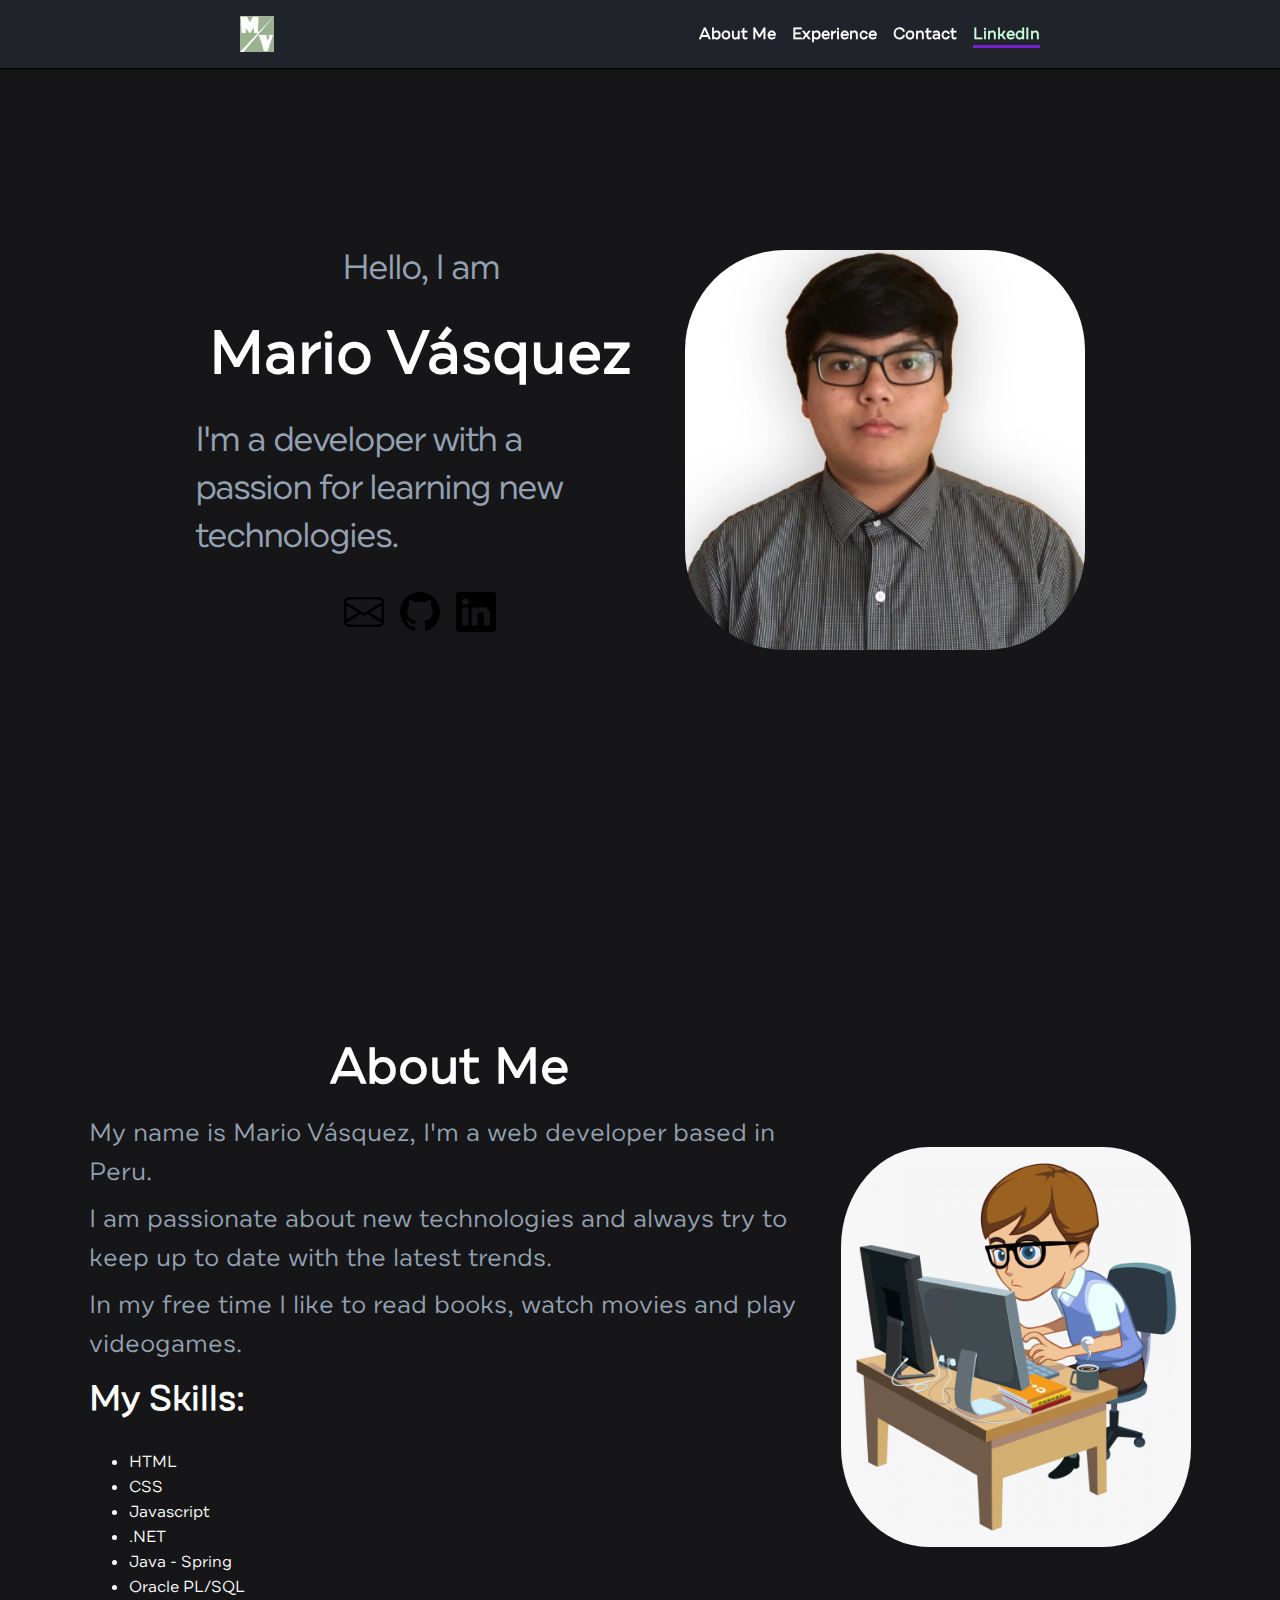
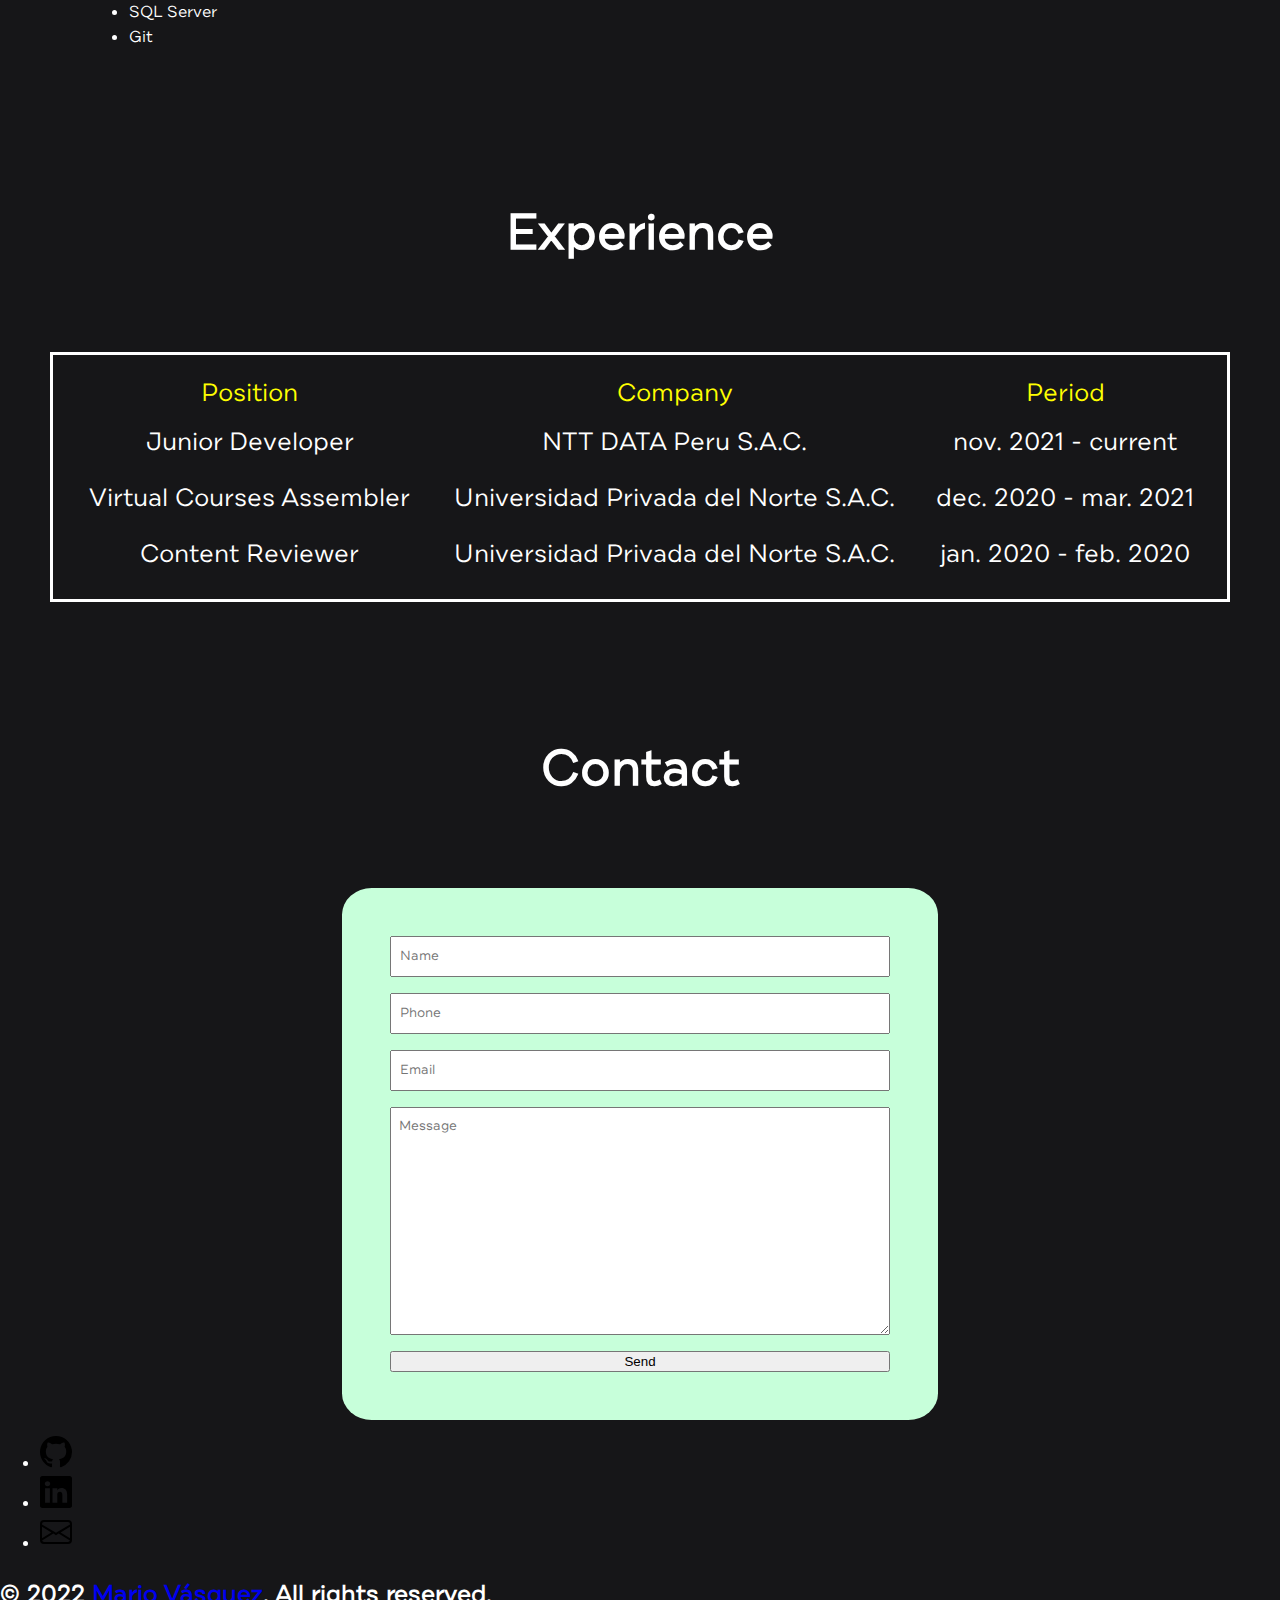
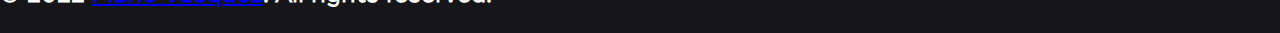
==== index.html @ 6d921036 "Update index.html index.css Contact" ====
<!DOCTYPE html>
<html lang="es">
<head>
    <meta charset="UTF-8" />
    <meta http-equiv="X-UA-Compatible" content="IE=edge" />
    <meta name="viewport" content="width=device-width, initial-scale=1.0" />
    <title>Mario Vásquez Portfolio</title>
    <link rel="shortcut icon" href="./img/favicon.ico" type="image/x-icon" />
    <link rel="stylesheet" href="./css/fonts.css" />
    <link rel="stylesheet" href="./css/index.css" />
</head>
<body class="body">
    <header class="header">
        <nav class="header-nav">
            <div class="header-nav__container">
                <div class="header-nav__subcontainer">
                    <a href="#iHero" class="header-nav__link-logo-container">
                        <img src="./img/logo.webp" alt="Logo MV" width="34" height="36" class="header-nav__link-logo"/>
                    </a>
                    <ul class="header-nav__menu-list-container">
                        <li><a href="#iAboutMe" class="header-nav__menu-link">About Me</a></li>
                        <li><a href="#iExperience" class="header-nav__menu-link">Experience</a></li>
                        <li><a href="#iContact" class="header-nav__menu-link">Contact</a></li>
                        <li><a href="https://www.linkedin.com/in/mario-leonardo-v%C3%A1squez-flori%C3%A1n/" target="_blank" rel="noopener noreferer" class="header-nav__menu-link header-nav__menu-link--active">LinkedIn</a></li>
                    </ul>
                </div>
            </div>
        </nav>
    </header>
    <main>
        <article class="i-hero" id="iHero">
            <div class="i-hero__container">
                <div class="i-hero__info-container">
                    <div class="i-hero__info">
                        <p class="i-hero__info-paragraph">Hello, I am</p>
                        <h1 class="i-hero__info-h1">Mario Vásquez</h1>
                        <p class="i-hero__info-paragraph">I'm a developer with a passion for learning new technologies.</p>
                        <figure class="i-hero__img-tech-container">
                            <a href="#" onclick="location.href='mailto:mario.lvf99@gmail.com?subject=Contact&body=';" class="i-hero__img-link">
                                <img src="./img/icons/email.svg" alt="Logo Email" width="40" height="40" class="i-hero__img-tech" />
                            </a>
                            <a href="https://github.com/mariovasquez" target="_blank" rel="noopener noreferer">
                                <img src="./img/icons/github.svg" alt="Github" width="40" height="40" class="i-hero__img-tech" />
                            </a>
                            <a href="https://www.linkedin.com/in/mario-leonardo-v%C3%A1squez-flori%C3%A1n/" target="_blank" rel="noopener noreferer">
                                <img src="./img/icons/linkedin.svg" alt="LinkedIn" width="40" height="40" class="i-hero__img-tech" />
                            </a>
                        </figure>
                    </div>
                </div>
                <div class="i-hero__img-container">
                    <img src="./img/photo.png" alt="Photo Mario Vasquez" class="i-hero__img"/>
                </div>
            </div>
        </article>
        <article id="iAboutMe" class="i-about">
                <div class="i-about__container">
                    <div class="i-about__info">
                        <h2 class="i-about__info-h2">About Me</h2>
                        <p class="i-about__info-paragraph">My name is Mario Vásquez, I'm a web developer based in Peru.</p>
                        <p class="i-about__info-paragraph">I am passionate about new technologies and always try to keep up to date with the latest trends.</p>
                        <p class="i-about__info-paragraph">In my free time I like to read books, watch movies and play videogames.</p>
                        <h3 class="i-about__info-h3">My Skills:</h3>
                        <ul>
                            <li>HTML</li>
                            <li>CSS</li>
                            <li>Javascript</li>
                            <li>.NET</li>
                            <li>Java - Spring</li>
                            <li>Oracle PL/SQL</li>
                            <li>SQL Server</li>
                            <li>Git</li>
                        </ul>
                    </div>
                    <div class="i-about__img-container">
                        <img src="./img/programmer.png" alt="Photo Mario Vasquez" width="450" height="460" class="i-about__img"/>
                    </div>
                </div>
        </article>
        <section id="iExperience" class="i-experience">
            <div class="i-experience__container">
                <h2 class="i-experience__info-h2">Experience</h2>
                <table class="i-experience__info-table">
                  <thead class="i-experience__info-table-header">
                        <tr>
                            <td>Position</td>
                            <td>Company</td>
                            <td>Period</td>
                        </tr>
                  </thead>
                  <tbody class="i-experience__info-table-body">
                    <tr>
                      <td>Junior Developer</td>
                      <td>NTT DATA Peru S.A.C.</td>
                      <td>nov. 2021 - current</td>
                    </tr>
                    <tr>
                      <td>Virtual Courses Assembler</td>
                      <td>Universidad Privada del Norte S.A.C.</td>
                      <td>dec. 2020 - mar. 2021</td>
                    </tr>
                    <tr>
                      <td>Content Reviewer</td>
                      <td>Universidad Privada del Norte S.A.C.</td>
                      <td>jan. 2020 - feb. 2020</td>
                    </tr>
                  </tbody>
                </table>
              </div>
        </section>
        <section id="iContact" class="i-contact">
            <div class="i-contact__container">
                <h2 class="i-contact__info-h2">Contact</h2>
                <form action="/" class="i-contact-form">
                  <input class="i-contact-form-input" type="text" id="nombre" name="name" placeholder="Name" required/>
                  <input class="i-contact-form-input" type="number" id="nombre" name="phone" placeholder="Phone" required/>
                  <input class="i-contact-form-input" type="email" id="email" name="email" placeholder="Email" required/>
                  <textarea class="i-contact-form-input" name="message" id="message" cols="30" rows="10" placeholder="Message"></textarea>
                  <button>Send</button>
                </form>
              </div>
        </section>
        <footer class="footer">
            <nav class="footer-nav">
              <div>
                <ul>
                  <li>
                    <a href="#">
                      <img src="./img/icons/github.svg" alt="Logo Github" width="32" height="32" />
                    </a>
                  </li>
                  <li>
                    <a href="#">
                      <img src="./img/icons/linkedin.svg" alt="Logo LinkedIn" width="32" height="32" />
                    </a>
                  </li>
                  <li>
                    <a href="#" onclick="location.href='mailto:mario.lvf99@gmail.com?subject=Contact&body=';">
                        <img src="./img/icons/email.svg" alt="Logo Email" width="32" height="32" />
                    </a>
                  </li>
                </ul>
                <h2>
                  &copy; 2022 <a href="#">Mario Vásquez</a>. All rights reserved.
                </h2>
              </div>
            </nav>
          </footer>
    </main>
</body>
</html>
---- css/fonts.css ----
@font-face {
    font-family: DraftB-Regular;
    src: url("../fonts/b-regular-draft-214432/DraftBRegular.otf");
}
---- css/index.css ----
:root{
    scroll-behavior: smooth;
}
.body{
    font-family: DraftB-Regular;
    background-color: #161618;
    color: #fff;
    margin: 0;
}

.header{
    position: fixed;
    top: 0;
    left: 0;
    background-color: #20232a;
    width: 100%;
    box-shadow: 0 0 0.0625rem 0.0625rem #000;
    z-index: 25;
}
.header-nav{
    padding: 1rem 0;
}
.header-nav__container{
    display: flex;
    align-items: center;
    justify-content: center;
    padding: 0 1rem;
}

.header-nav__subcontainer{
    display: flex;
    align-items: center;
    justify-content: space-between;
    padding: 0;
    min-width: 800px;
}

.header-nav__link-logo-container{
    display: flex;
}

.header-nav__link-logo{
    width: 34px;
    height: 36px;
}

.header-nav__menu-list-container{
    display: flex;
    gap: 1rem;
    margin: 0;
    padding: 0;
    list-style: none;
}

.header-nav__menu-link{
    position: relative;
    color: #fff;
    text-decoration: none;
    font-weight: 700;
    transition: color 0.25s;
}

.header-nav__menu-link:hover,
.header-nav__menu-link--active{
    color: #c7ffda;
    border-bottom: 3px solid #7921d1;
}

.i-hero {
    position: relative;
    display: flex;
    align-items: center;
    height: 100vh;
    justify-content: center;
}
.i-hero::before{
    content: '';
    position: absolute;
    top: 0;
    right: 0;
    bottom: 0;
    left: 0;
    width: 100px;
    height: 100px;
}

.i-hero::after{
    content: '';
    position: absolute;
    right: 0;
    bottom: 0;
    left: 0;
    width: 100%;
    height: 28em;
}

.i-hero__container {
    padding: 0 1rem;
    z-index: 5;
    display: flex;
    flex-direction: row;
    gap: 2.5rem;
    align-items: center;
}

.i-hero__info-container{
    display: flex;
    flex-direction: column;
    max-width: 450px;
}

.i-hero__info {
    display: flex;
    gap: 1rem;
    flex-direction: column;
    align-items: center;
}
.i-hero__img-tech-container{
    display: flex;
    gap: 1rem;
}

.i-hero__info-paragraph{
    font-size: 35px;
    margin: 0;
    color: #94A1B2;
    letter-spacing: -2px;
    line-height: 3rem;
}

.i-about__info-h3{
    font-size: 35px;
    margin: 0;
}
.i-hero__info-h1{
    font-size: 60px;
    margin: 0;
}

.i-hero__img-container{
    display: flex;
    justify-content: center;
    flex-direction: row;
}
.i-hero__img{
    border-radius: 25%;
    width: 400px;
    height: 400px;
}

.i-about{
    padding: 0 1rem;
    z-index: 5;
    display: flex;
    flex-direction: row;
    gap: 2.5rem;
    align-items: center;
    justify-content: center;
}
.i-about__container{
    display: flex;
    flex-direction: row;
    max-width: 1920px;
    gap: 2rem;
    padding: 8rem 0 0 0;
}
.i-about__info{
    max-width: 720px;
    display: flex;
    flex-direction: column;
    margin: 0px;
    gap: 0.5rem;
}

.i-about__info-h2,
.i-experience__info-h2,
.i-contact__info-h2{
    text-align: center;
    font-size: 50px;
    margin: 0;
}

.i-about__info-paragraph{
    font-size: 25px;
    margin: 0px;
    color: #94A1B2;
}

.i-about__img-container{
    display: flex;
    align-items: center;
}
.i-about__img{
    border-radius: 25%;
    width: 350px;
    height: 400px;
}

.i-experience{
    display: flex;
    flex-direction: row;
    z-index: 5;
    align-items: center;
    justify-content: center;
    padding: 0 1rem;
}

.i-experience__container{
    display: flex;
    flex-direction: column;
    padding: 8rem 0 0 0;
    gap: 5rem;
    align-items: center;
}

.i-experience__info-table{
    padding: 1rem;
    font-size: 25px;
    border: 3px solid #fff;
    justify-content: center;
    align-items: center;
    width: 1180px;
    height: 250px;
}

.i-experience__info-table-header{
    color: yellow;
    text-align: center;
    border: 3px solid white;
}
.i-experience__info-table-body{
    border: 3px solid white;
    color: #fff;
    text-align: center;
}

.i-contact{
    display: flex;
    flex-direction: row;
    z-index: 5;
    align-items: center;
    justify-content: center;
    padding: 0 1rem;
}

.i-contact__container{
    display: flex;
    flex-direction: column;
    padding: 8rem 0 0 0;
    gap: 5rem;
}
.i-contact-form{
    padding: 3rem;
    background-color: #c7ffda;
    display: flex;
    flex-direction: column;
    gap: 1rem;
    border-radius: 5%;
    width: 500px;

}

.i-contact-form-input{
    padding: 0.5rem;
    font-family: DraftB-Regular;
}
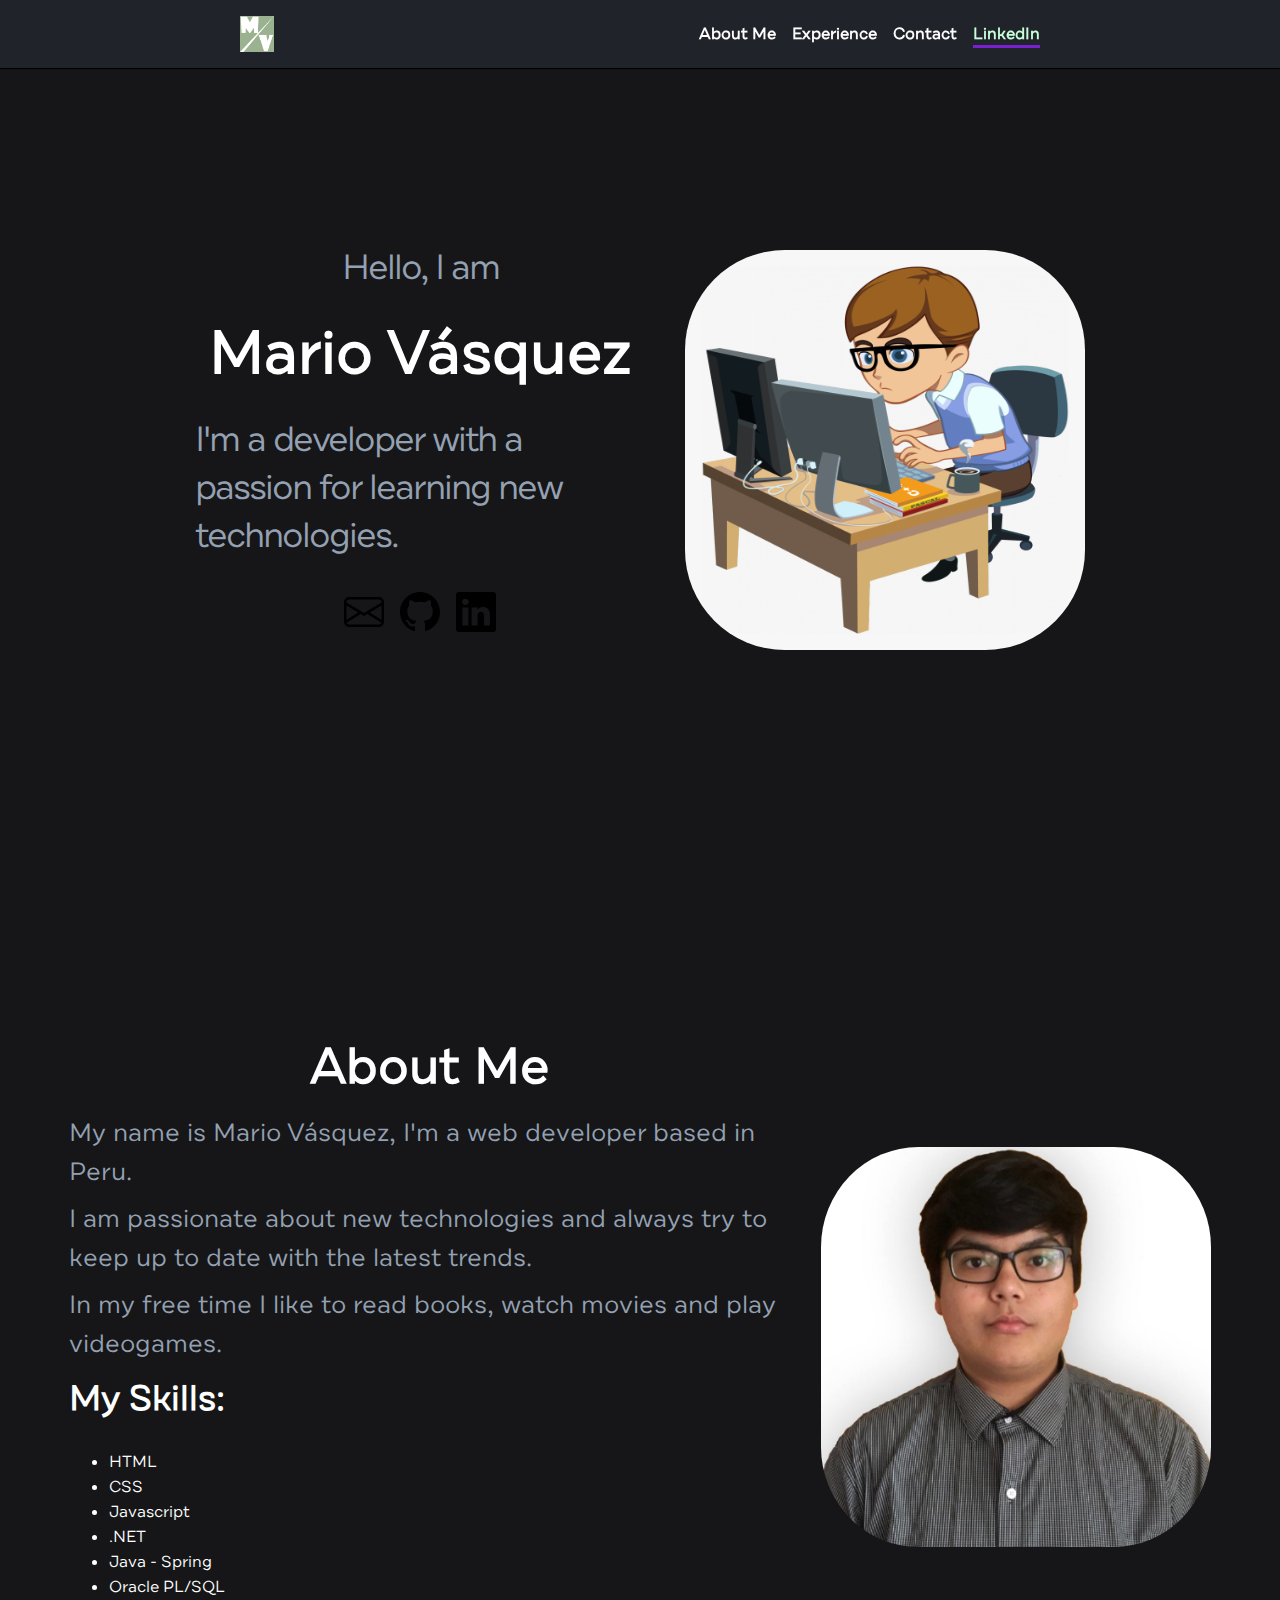
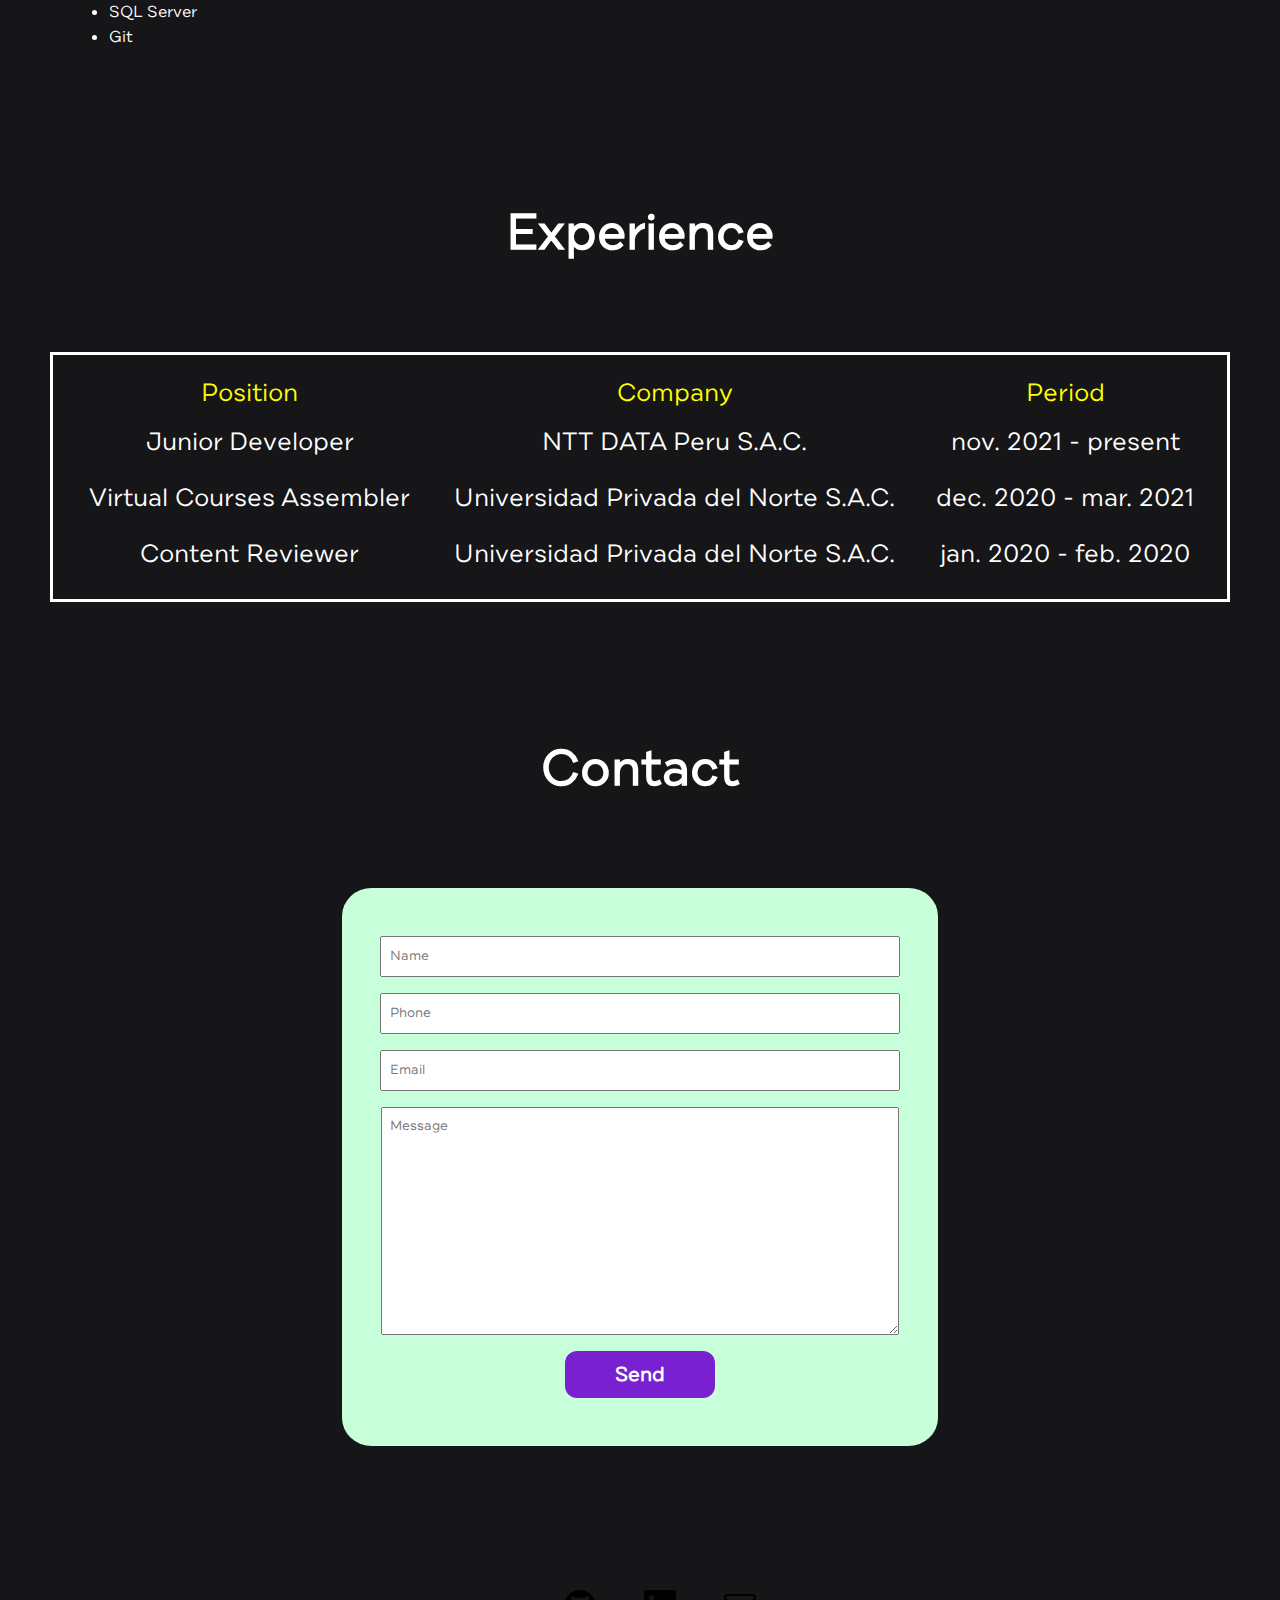
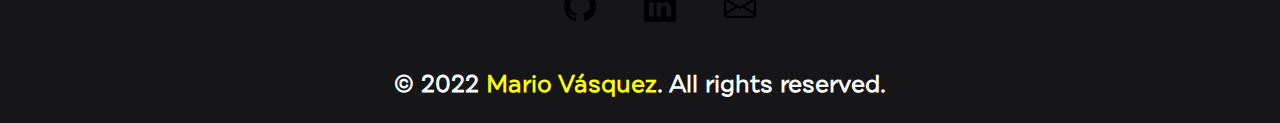
==== commit 53958b39: "Update index.html index.css Footer" ====
--- a/index.html
+++ b/index.html
@@ -49,7 +49,7 @@
                     </div>
                 </div>
                 <div class="i-hero__img-container">
-                    <img src="./img/photo.png" alt="Photo Mario Vasquez" class="i-hero__img"/>
+                    <img src="./img/programmer.png" alt="Photo Mario Vasquez" class="i-hero__img"/>
                 </div>
             </div>
         </article>
@@ -73,7 +73,7 @@
                         </ul>
                     </div>
                     <div class="i-about__img-container">
-                        <img src="./img/programmer.png" alt="Photo Mario Vasquez" width="450" height="460" class="i-about__img"/>
+                        <img src="./img/photo.png" alt="Photo Mario Vasquez" width="450" height="460" class="i-about__img"/>
                     </div>
                 </div>
         </article>
@@ -92,7 +92,7 @@
                     <tr>
                       <td>Junior Developer</td>
                       <td>NTT DATA Peru S.A.C.</td>
-                      <td>nov. 2021 - current</td>
+                      <td>nov. 2021 - present</td>
                     </tr>
                     <tr>
                       <td>Virtual Courses Assembler</td>
@@ -111,19 +111,19 @@
         <section id="iContact" class="i-contact">
             <div class="i-contact__container">
                 <h2 class="i-contact__info-h2">Contact</h2>
-                <form action="/" class="i-contact-form">
-                  <input class="i-contact-form-input" type="text" id="nombre" name="name" placeholder="Name" required/>
-                  <input class="i-contact-form-input" type="number" id="nombre" name="phone" placeholder="Phone" required/>
-                  <input class="i-contact-form-input" type="email" id="email" name="email" placeholder="Email" required/>
-                  <textarea class="i-contact-form-input" name="message" id="message" cols="30" rows="10" placeholder="Message"></textarea>
-                  <button>Send</button>
+                <form action="/" class="i-contact__form">
+                  <input class="i-contact__form-input" type="text" id="nombre" name="name" placeholder="Name" required/>
+                  <input class="i-contact__form-input" type="number" id="nombre" name="phone" placeholder="Phone" required/>
+                  <input class="i-contact__form-input" type="email" id="email" name="email" placeholder="Email" required/>
+                  <textarea class="i-contact__form-input" name="message" id="message" cols="30" rows="10" placeholder="Message"></textarea>
+                  <button class="i-contact__form-button">Send</button>
                 </form>
               </div>
         </section>
         <footer class="footer">
             <nav class="footer-nav">
-              <div>
-                <ul>
+              <div class="footer-nav__container">
+                <ul class="footer-nav__links-socials-list">
                   <li>
                     <a href="#">
                       <img src="./img/icons/github.svg" alt="Logo Github" width="32" height="32" />
@@ -141,7 +141,7 @@
                   </li>
                 </ul>
                 <h2>
-                  &copy; 2022 <a href="#">Mario Vásquez</a>. All rights reserved.
+                  &copy; 2022 <a href="#iHero" class="footer-nav__copyright-link">Mario Vásquez</a>. All rights reserved.
                 </h2>
               </div>
             </nav>
--- a/css/index.css
+++ b/css/index.css
@@ -57,7 +57,7 @@
     color: #fff;
     text-decoration: none;
     font-weight: 700;
-    transition: color 0.25s;
+    transition: color 0.5s ease-in-out;
 }
 
 .header-nav__menu-link:hover,
@@ -192,7 +192,7 @@
 }
 .i-about__img{
     border-radius: 25%;
-    width: 350px;
+    width: 390px;
     height: 400px;
 }
 
@@ -249,7 +249,7 @@
     padding: 8rem 0 0 0;
     gap: 5rem;
 }
-.i-contact-form{
+.i-contact__form{
     padding: 3rem;
     background-color: #c7ffda;
     display: flex;
@@ -257,10 +257,60 @@
     gap: 1rem;
     border-radius: 5%;
     width: 500px;
-
-}
-
-.i-contact-form-input{
+    align-items: center;
+
+}
+
+.i-contact__form-input{
+    width: 100%;
     padding: 0.5rem;
     font-family: DraftB-Regular;
+}
+
+.i-contact__form-button{
+    cursor: pointer;
+    font-family: DraftB-Regular;
+    font-weight: bolder;
+    font-size: 20px;
+    padding: 0.5rem 0;
+    background-color: #7921d1;
+    color: #fff;
+    width: 150px;
+    border-radius: 12px;
+    border: none;
+    transition: background-color 0.5s, color 0.5s;
+}
+
+.i-contact__form-button:hover{
+    background-color: #5e18a4;
+    color: yellow;
+}
+
+.footer{
+    width: 100%;
+    z-index: 5;
+}
+
+.footer-nav{
+    display: flex;
+    flex-direction: column;
+    align-items: center;
+    padding: 8rem 0 0 0;
+}
+
+.footer-nav__container{
+    display: flex;
+    flex-direction: column;
+    align-items: center;
+}
+
+.footer-nav__links-socials-list{
+    display: flex;
+    flex-direction: row;
+    list-style-type: none;
+    gap: 3rem;
+}
+.footer-nav__copyright-link{
+    text-decoration: none;
+    color: yellow;
 }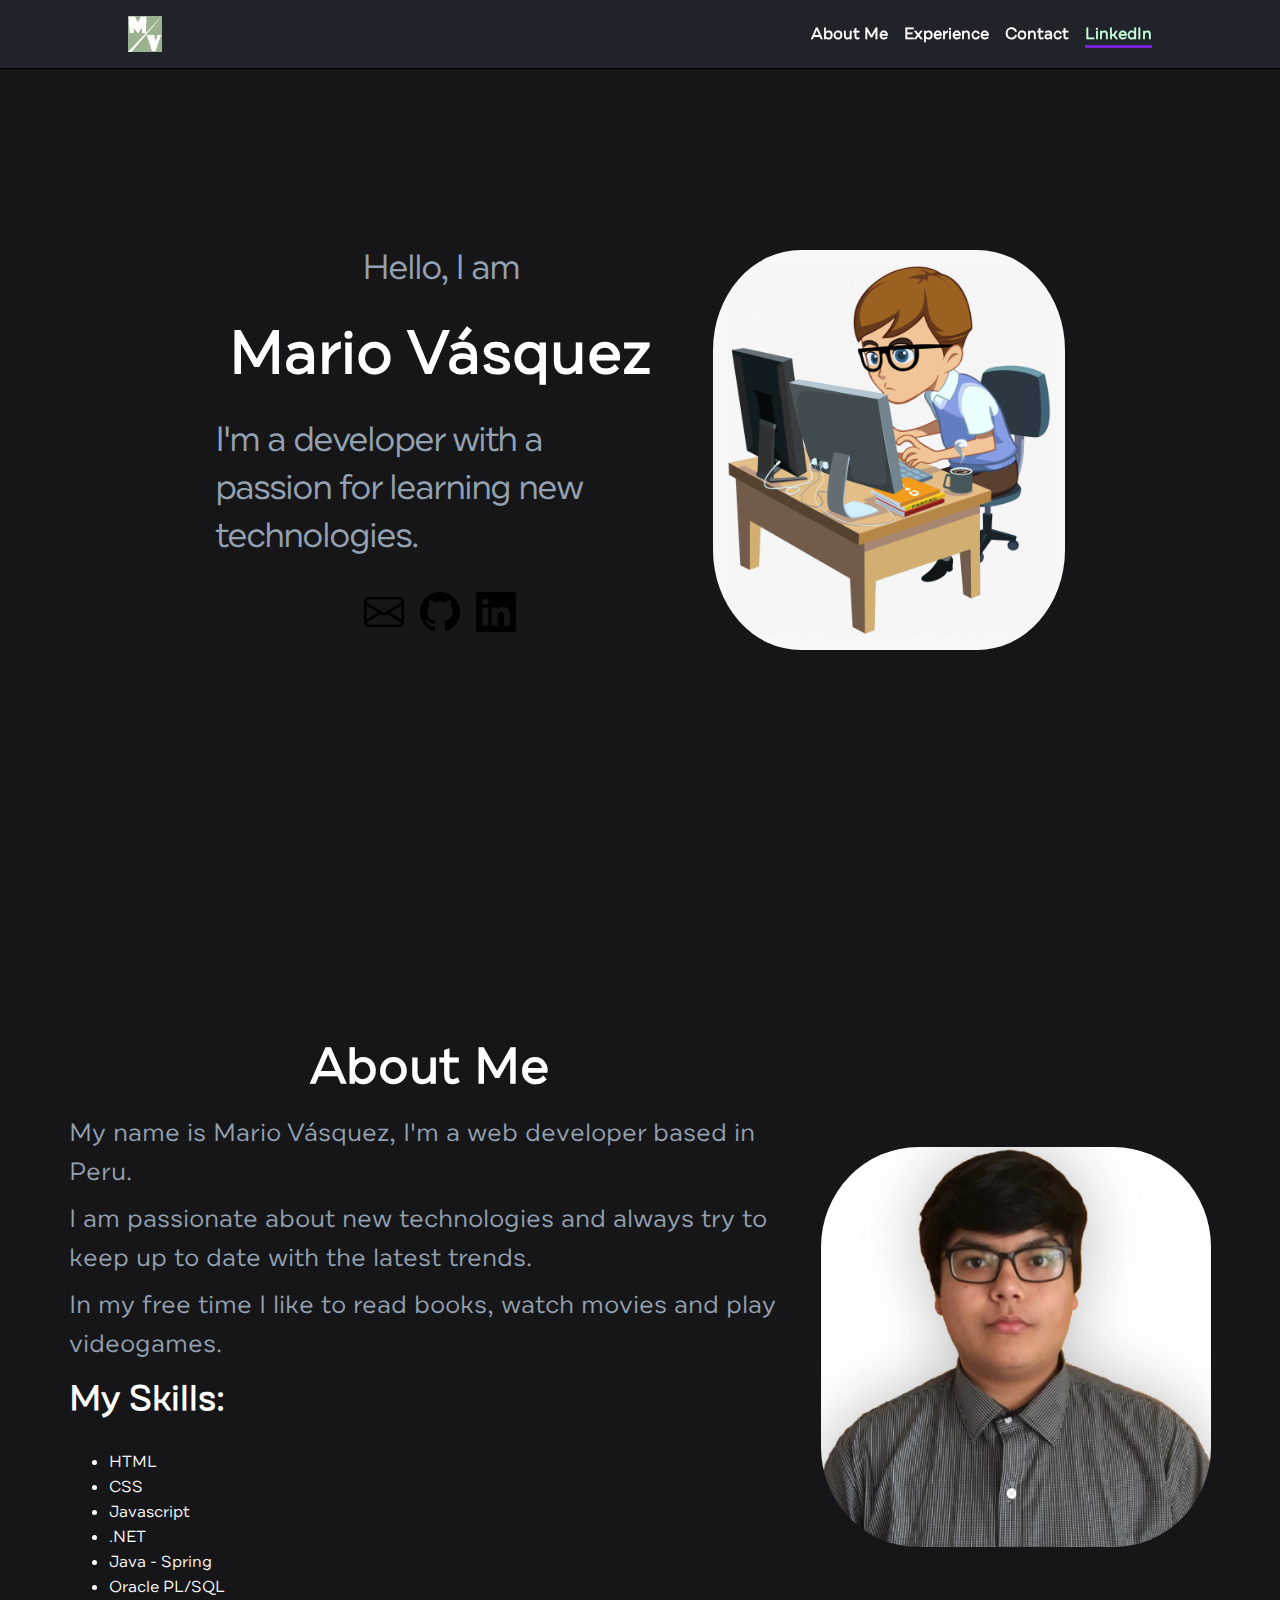
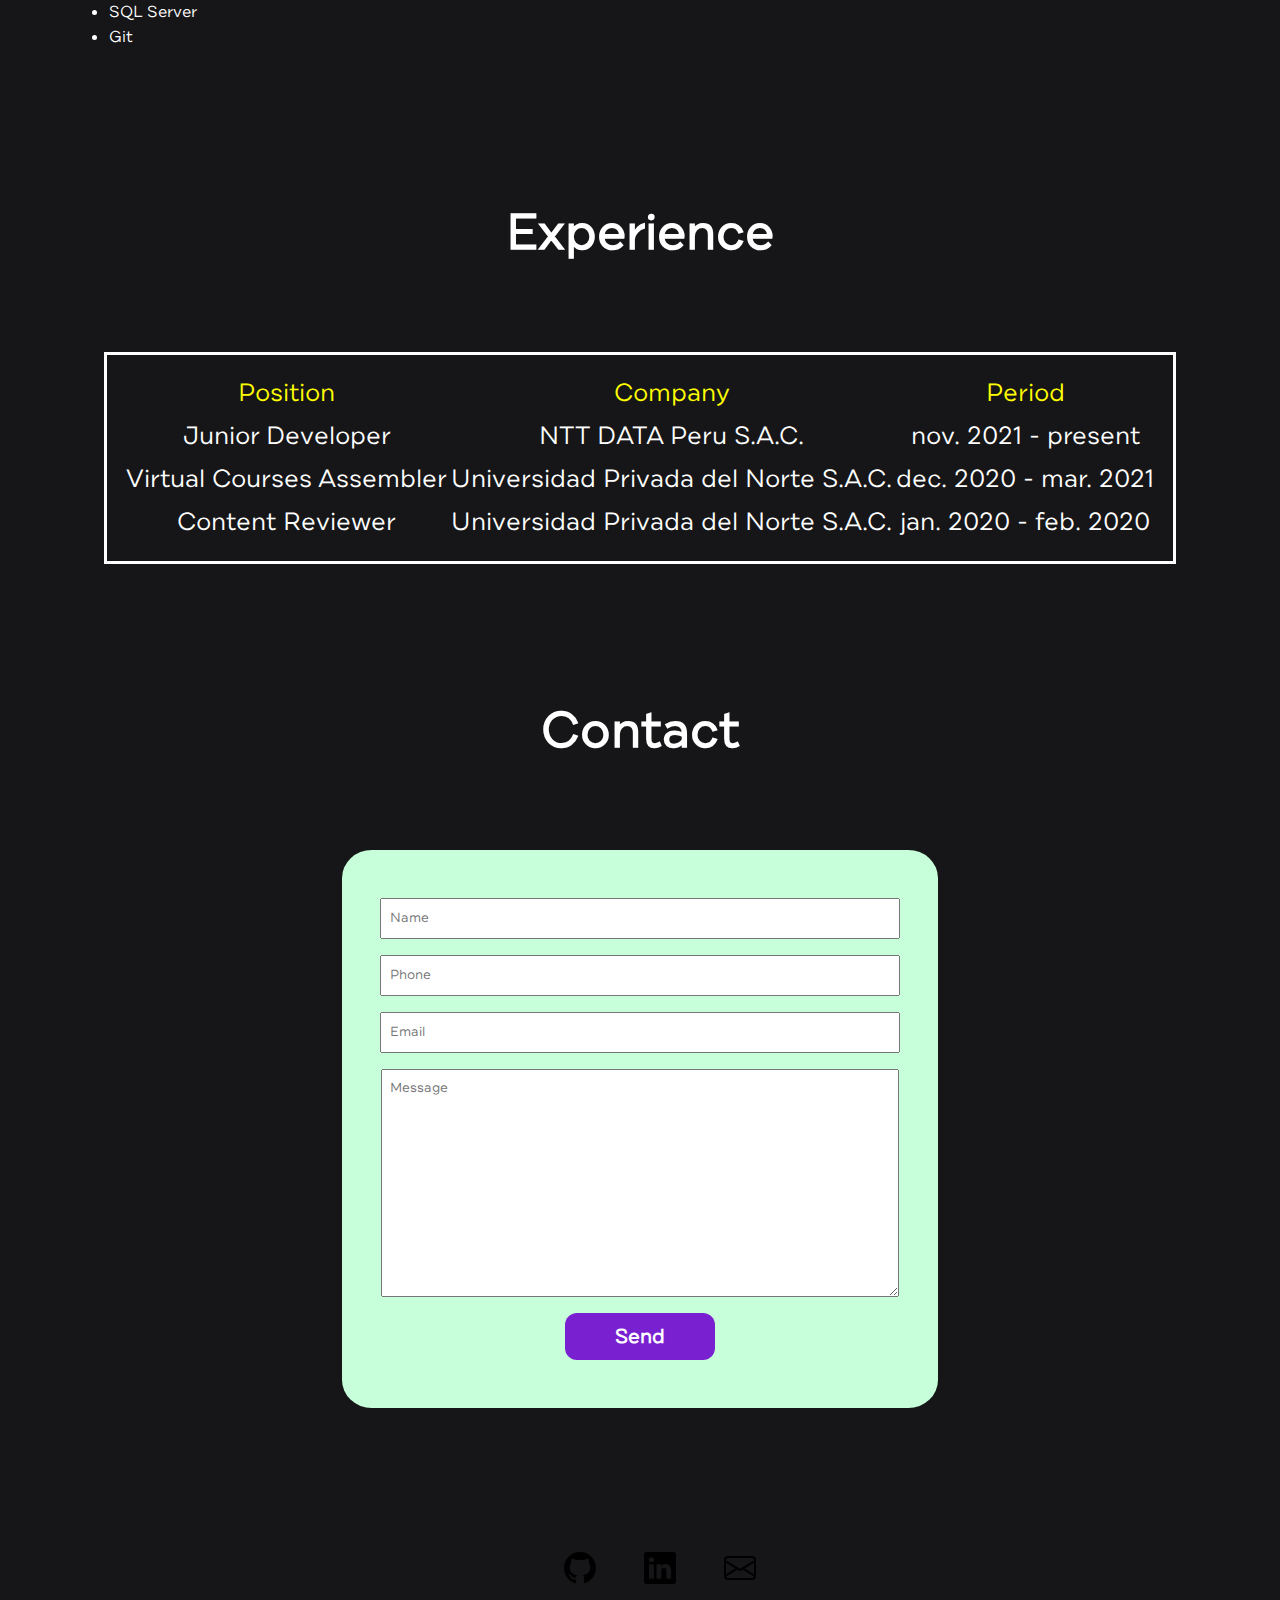
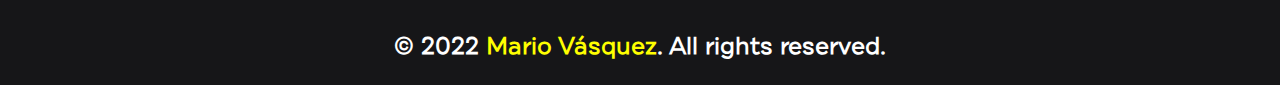
==== commit 8487d65e: "Update index.css responsive" ====
--- a/index.html
+++ b/index.html
@@ -13,7 +13,6 @@
     <header class="header">
         <nav class="header-nav">
             <div class="header-nav__container">
-                <div class="header-nav__subcontainer">
                     <a href="#iHero" class="header-nav__link-logo-container">
                         <img src="./img/logo.webp" alt="Logo MV" width="34" height="36" class="header-nav__link-logo"/>
                     </a>
@@ -23,7 +22,6 @@
                         <li><a href="#iContact" class="header-nav__menu-link">Contact</a></li>
                         <li><a href="https://www.linkedin.com/in/mario-leonardo-v%C3%A1squez-flori%C3%A1n/" target="_blank" rel="noopener noreferer" class="header-nav__menu-link header-nav__menu-link--active">LinkedIn</a></li>
                     </ul>
-                </div>
             </div>
         </nav>
     </header>
@@ -140,7 +138,7 @@
                     </a>
                   </li>
                 </ul>
-                <h2>
+                <h2 class="footer-nav__copyright">
                   &copy; 2022 <a href="#iHero" class="footer-nav__copyright-link">Mario Vásquez</a>. All rights reserved.
                 </h2>
               </div>
--- a/css/index.css
+++ b/css/index.css
@@ -18,21 +18,18 @@
     z-index: 25;
 }
 .header-nav{
+    display: flex;
     padding: 1rem 0;
-}
+    align-items: center;
+    justify-content: center;
+}
+
 .header-nav__container{
-    display: flex;
-    align-items: center;
-    justify-content: center;
-    padding: 0 1rem;
-}
-
-.header-nav__subcontainer{
     display: flex;
     align-items: center;
     justify-content: space-between;
     padding: 0;
-    min-width: 800px;
+    width: 400px;
 }
 
 .header-nav__link-logo-container{
@@ -99,14 +96,14 @@
     z-index: 5;
     display: flex;
     flex-direction: row;
-    gap: 2.5rem;
+    gap: 0.5rem;
     align-items: center;
 }
 
 .i-hero__info-container{
     display: flex;
     flex-direction: column;
-    max-width: 450px;
+    max-width: 250px;
 }
 
 .i-hero__info {
@@ -121,19 +118,18 @@
 }
 
 .i-hero__info-paragraph{
-    font-size: 35px;
+    font-size: 20px;
     margin: 0;
     color: #94A1B2;
-    letter-spacing: -2px;
-    line-height: 3rem;
+    line-height: 1.5rem;
 }
 
 .i-about__info-h3{
-    font-size: 35px;
+    font-size: 25px;
     margin: 0;
 }
 .i-hero__info-h1{
-    font-size: 60px;
+    font-size: 30px;
     margin: 0;
 }
 
@@ -144,8 +140,8 @@
 }
 .i-hero__img{
     border-radius: 25%;
-    width: 400px;
-    height: 400px;
+    max-width: 200px;
+    max-height: 200px;
 }
 
 .i-about{
@@ -160,12 +156,12 @@
 .i-about__container{
     display: flex;
     flex-direction: row;
-    max-width: 1920px;
-    gap: 2rem;
+    gap: 0.5rem;
     padding: 8rem 0 0 0;
+    max-width: 450px;
 }
 .i-about__info{
-    max-width: 720px;
+    max-width: 300px;
     display: flex;
     flex-direction: column;
     margin: 0px;
@@ -176,12 +172,12 @@
 .i-experience__info-h2,
 .i-contact__info-h2{
     text-align: center;
-    font-size: 50px;
+    font-size: 30px;
     margin: 0;
 }
 
 .i-about__info-paragraph{
-    font-size: 25px;
+    font-size: 20px;
     margin: 0px;
     color: #94A1B2;
 }
@@ -192,8 +188,8 @@
 }
 .i-about__img{
     border-radius: 25%;
-    width: 390px;
-    height: 400px;
+    max-width: 190px;
+    max-height: 200px;
 }
 
 .i-experience{
@@ -215,12 +211,11 @@
 
 .i-experience__info-table{
     padding: 1rem;
-    font-size: 25px;
+    font-size: 20px;
     border: 3px solid #fff;
     justify-content: center;
     align-items: center;
-    width: 1180px;
-    height: 250px;
+    max-width: 25rem;
 }
 
 .i-experience__info-table-header{
@@ -256,9 +251,8 @@
     flex-direction: column;
     gap: 1rem;
     border-radius: 5%;
-    width: 500px;
-    align-items: center;
-
+    width: 325px;
+    align-items: center;
 }
 
 .i-contact__form-input{
@@ -310,7 +304,67 @@
     list-style-type: none;
     gap: 3rem;
 }
+
+.footer-nav__copyright{
+    text-align: center;
+}
+
 .footer-nav__copyright-link{
     text-decoration: none;
     color: yellow;
-}+}
+
+@media (min-width: 768px) {
+    .header-nav__container {
+        width: 1024px;
+    }
+    .i-hero__container {
+        gap: 3rem;
+    }
+    .i-hero__info-container{
+        max-width: 450px;
+    }
+    .i-hero__info-paragraph{
+        font-size: 35px;
+        letter-spacing: -2px;
+        line-height: 3rem;
+    }
+    .i-about__info-h3{
+        font-size: 35px;
+    }
+    .i-hero__info-h1{
+        font-size: 60px;
+    }
+    .i-hero__img{
+        max-width: 400px;
+        max-height: 400px;
+    }
+    .i-about__info{
+        max-width: 720px;
+        gap: 0.5rem;
+    }
+    .i-about__container{
+        gap: 2rem;
+        max-width: 1920px;
+    }
+    .i-about__info-h2,
+    .i-experience__info-h2,
+    .i-contact__info-h2{
+        font-size: 50px;
+    }
+    .i-about__info-paragraph{
+        font-size: 25px;
+    }
+    .i-about__img{
+        max-width: 390px;
+        max-height: 400px;
+    }
+    .i-experience__info-table{
+        padding: 1rem;
+        font-size: 25px;
+        max-width: 1180px;
+    }
+    .i-contact__form{
+        width: 500px;
+    }
+  }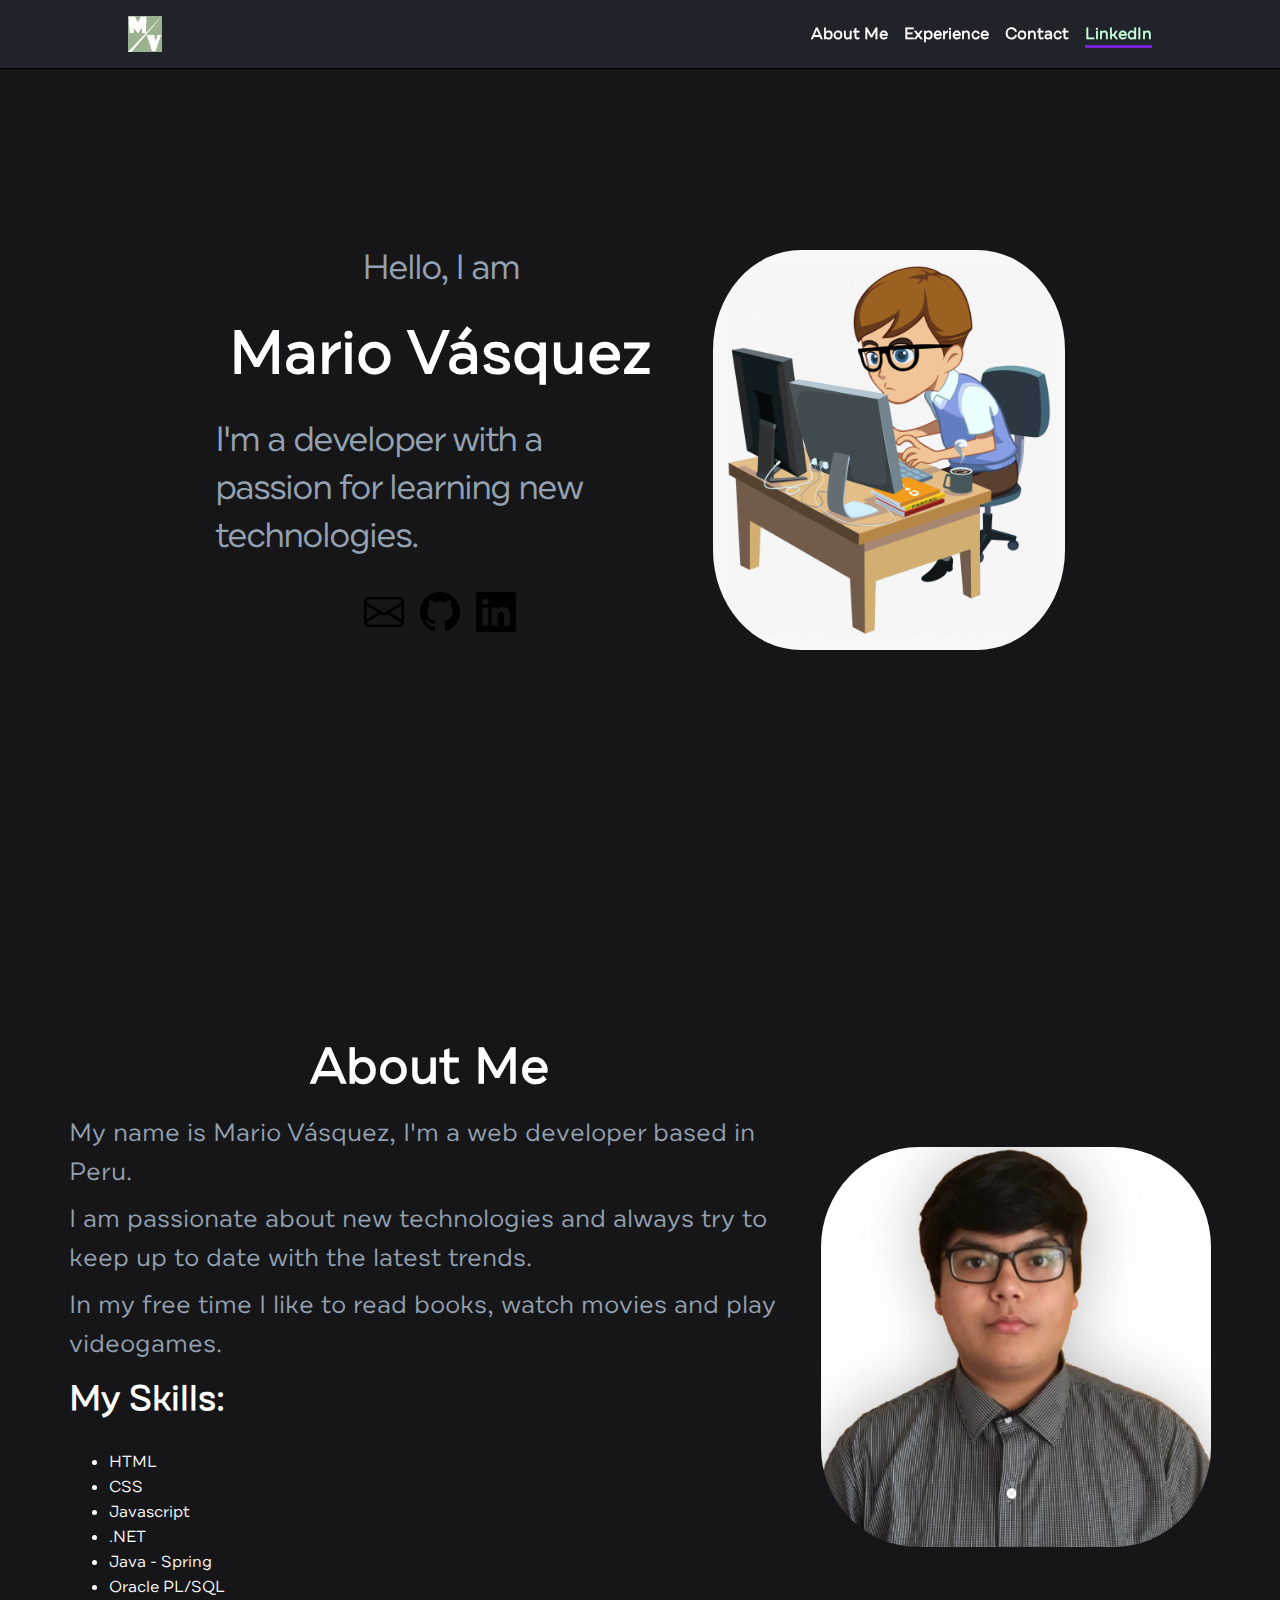
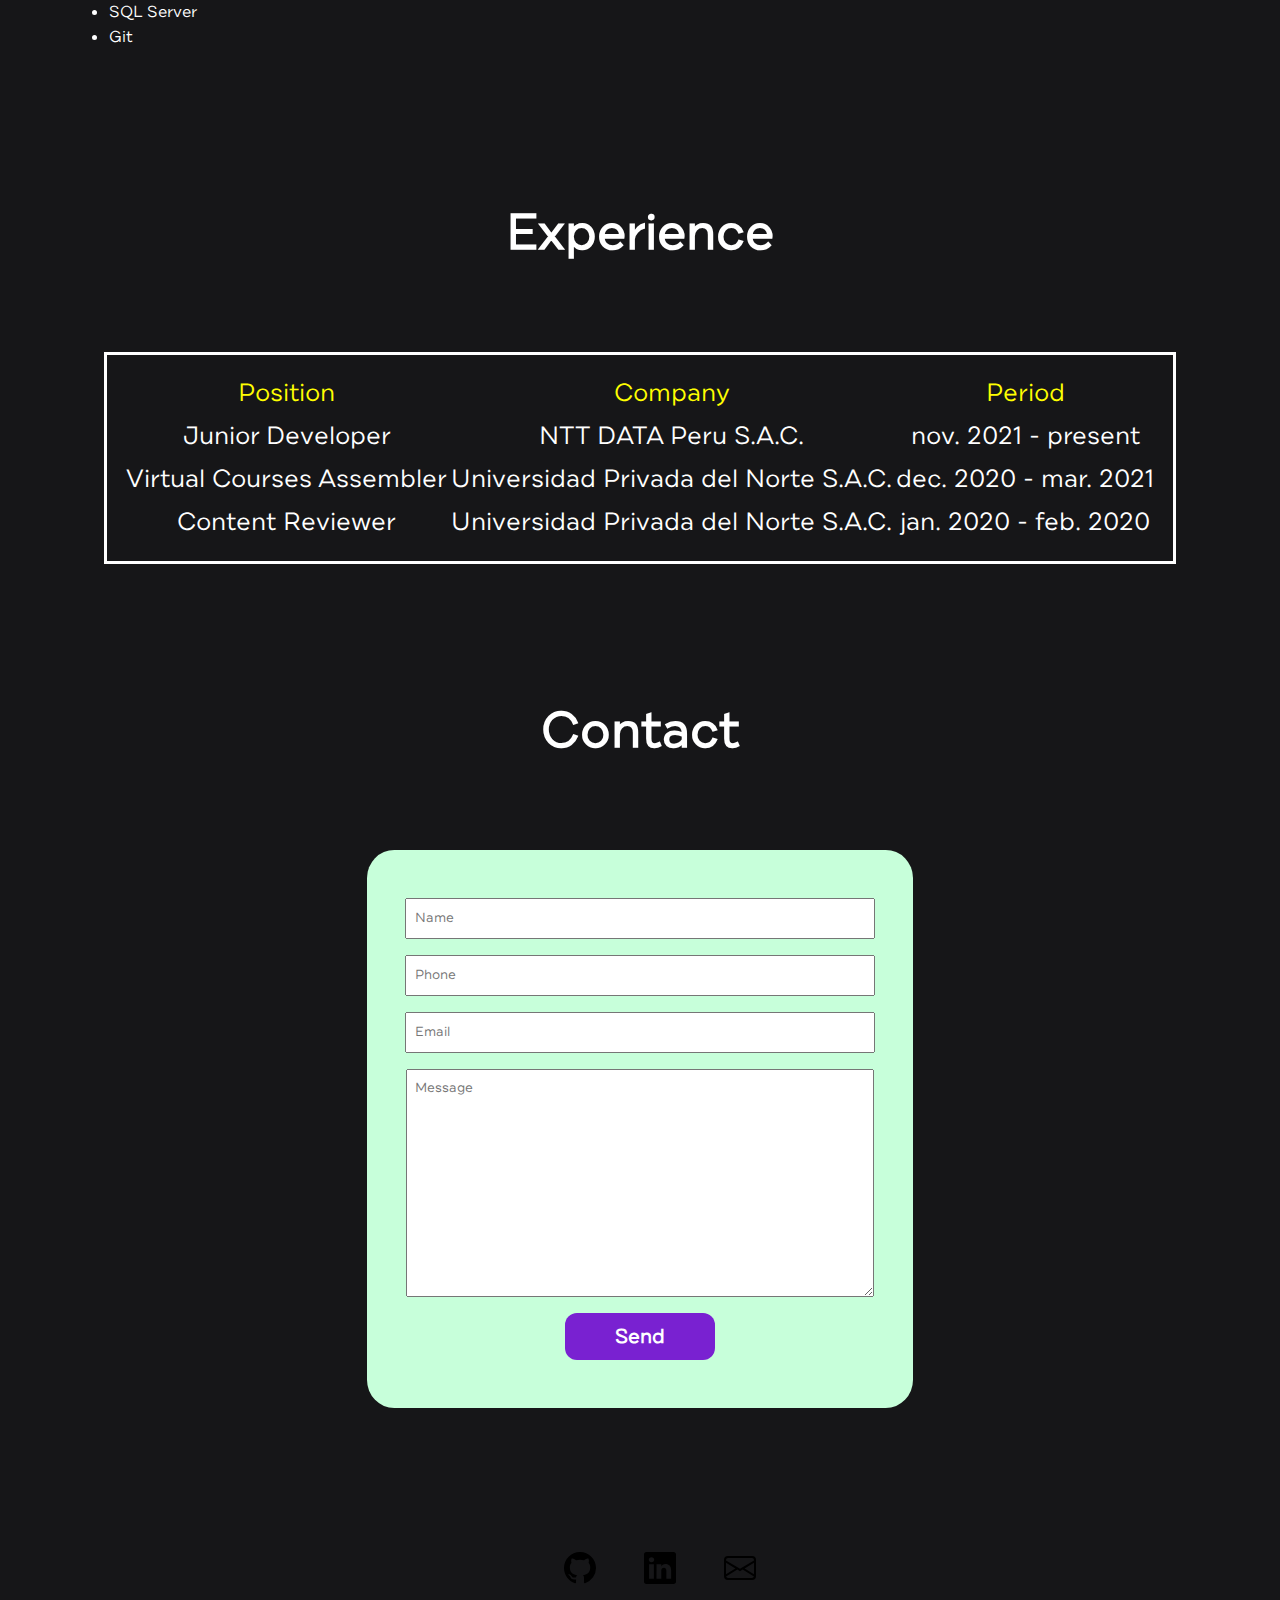
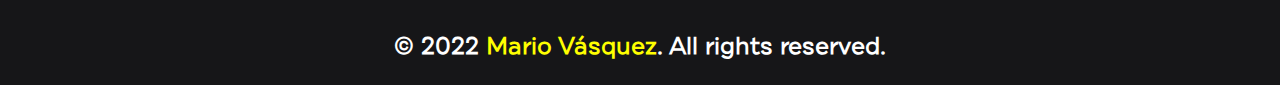
==== commit 5c6053d8: "Update index.css responsive" ====
--- a/index.html
+++ b/index.html
@@ -29,7 +29,6 @@
         <article class="i-hero" id="iHero">
             <div class="i-hero__container">
                 <div class="i-hero__info-container">
-                    <div class="i-hero__info">
                         <p class="i-hero__info-paragraph">Hello, I am</p>
                         <h1 class="i-hero__info-h1">Mario Vásquez</h1>
                         <p class="i-hero__info-paragraph">I'm a developer with a passion for learning new technologies.</p>
@@ -44,7 +43,6 @@
                                 <img src="./img/icons/linkedin.svg" alt="LinkedIn" width="40" height="40" class="i-hero__img-tech" />
                             </a>
                         </figure>
-                    </div>
                 </div>
                 <div class="i-hero__img-container">
                     <img src="./img/programmer.png" alt="Photo Mario Vasquez" class="i-hero__img"/>
--- a/css/index.css
+++ b/css/index.css
@@ -95,7 +95,7 @@
     padding: 0 1rem;
     z-index: 5;
     display: flex;
-    flex-direction: row;
+    flex-direction: column;
     gap: 0.5rem;
     align-items: center;
 }
@@ -104,14 +104,10 @@
     display: flex;
     flex-direction: column;
     max-width: 250px;
-}
-
-.i-hero__info {
-    display: flex;
+    align-items: center;
     gap: 1rem;
-    flex-direction: column;
-    align-items: center;
-}
+}
+
 .i-hero__img-tech-container{
     display: flex;
     gap: 1rem;
@@ -155,7 +151,8 @@
 }
 .i-about__container{
     display: flex;
-    flex-direction: row;
+    align-items: center;
+    flex-direction: column;
     gap: 0.5rem;
     padding: 8rem 0 0 0;
     max-width: 450px;
@@ -188,8 +185,8 @@
 }
 .i-about__img{
     border-radius: 25%;
-    max-width: 190px;
-    max-height: 200px;
+    max-width: 290px;
+    max-height: 300px;
 }
 
 .i-experience{
@@ -215,7 +212,7 @@
     border: 3px solid #fff;
     justify-content: center;
     align-items: center;
-    max-width: 25rem;
+    max-width: 375px;
 }
 
 .i-experience__info-table-header{
@@ -251,7 +248,7 @@
     flex-direction: column;
     gap: 1rem;
     border-radius: 5%;
-    width: 325px;
+    max-width: 300px;
     align-items: center;
 }
 
@@ -319,6 +316,7 @@
         width: 1024px;
     }
     .i-hero__container {
+        flex-direction: row;
         gap: 3rem;
     }
     .i-hero__info-container{
@@ -346,6 +344,7 @@
     .i-about__container{
         gap: 2rem;
         max-width: 1920px;
+        flex-direction: row;
     }
     .i-about__info-h2,
     .i-experience__info-h2,
@@ -365,6 +364,7 @@
         max-width: 1180px;
     }
     .i-contact__form{
-        width: 500px;
+        max-width: 500px;
+        width: 450px;
     }
   }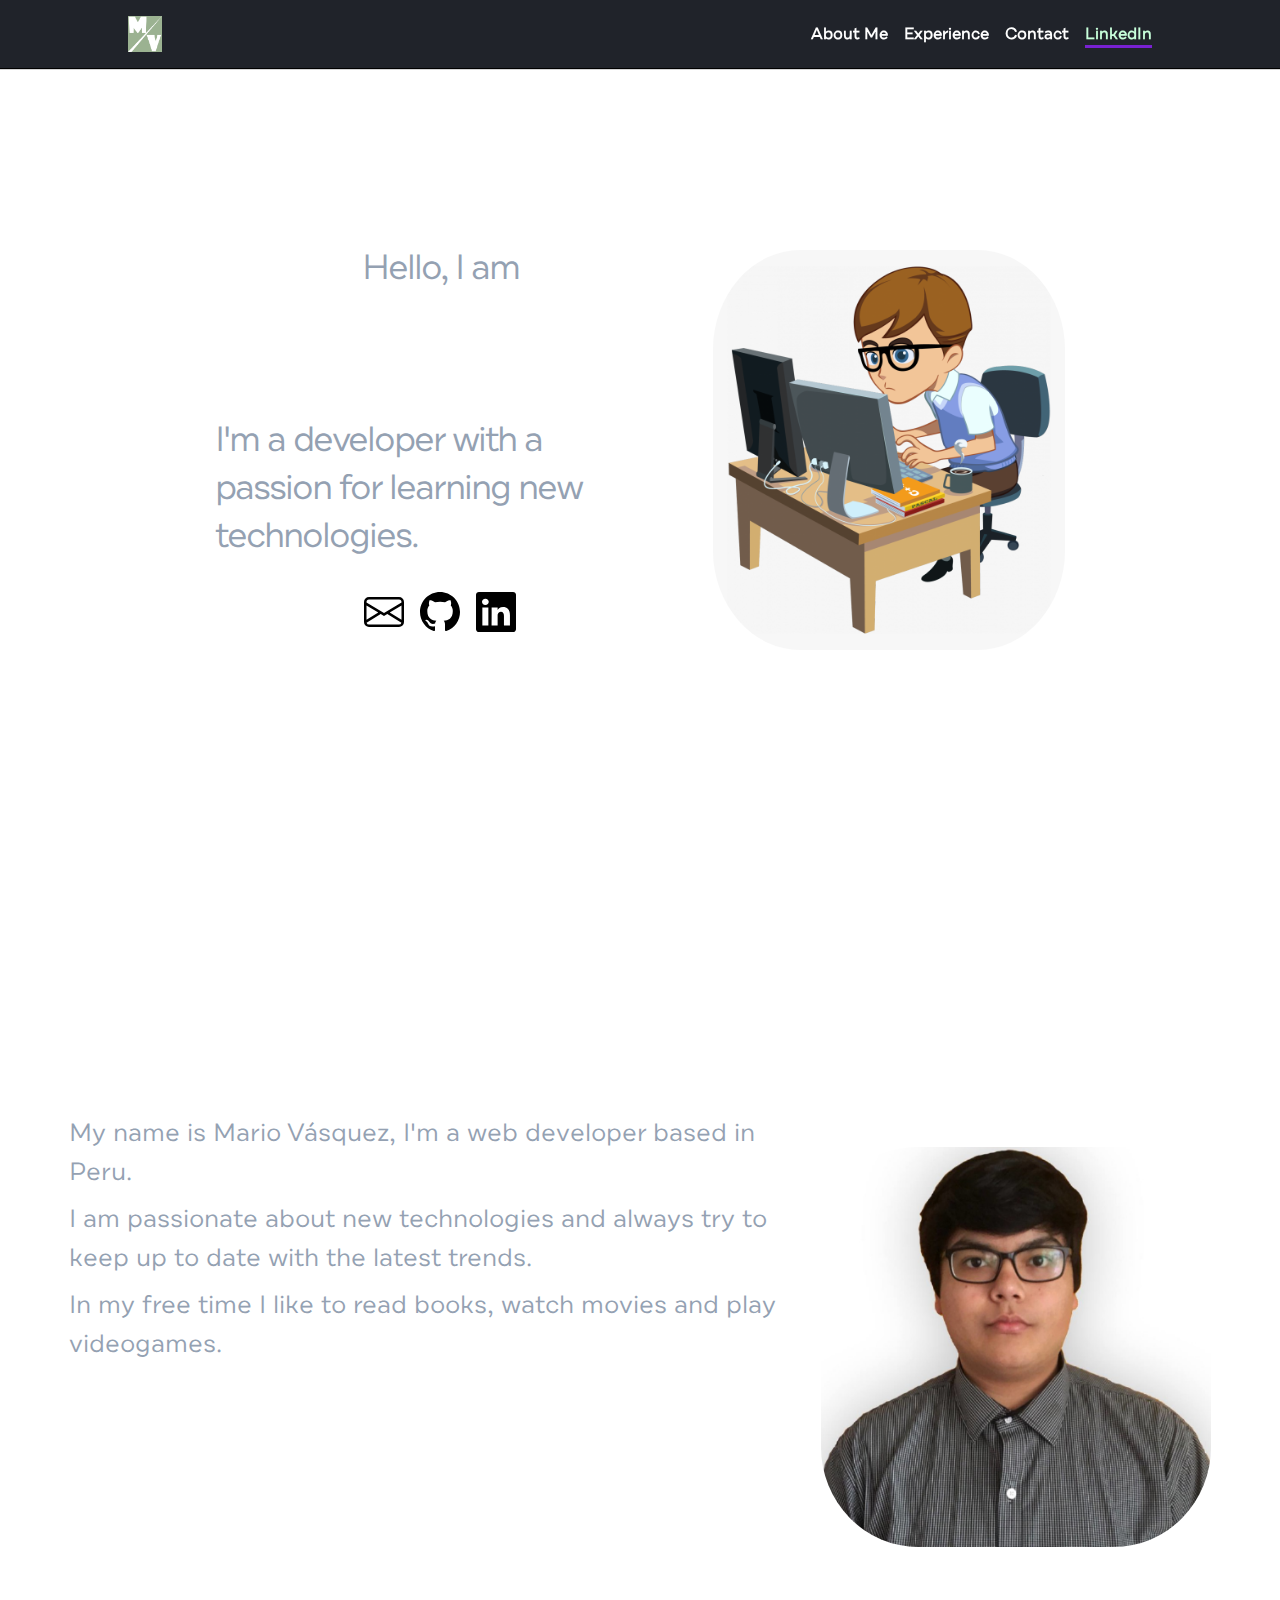
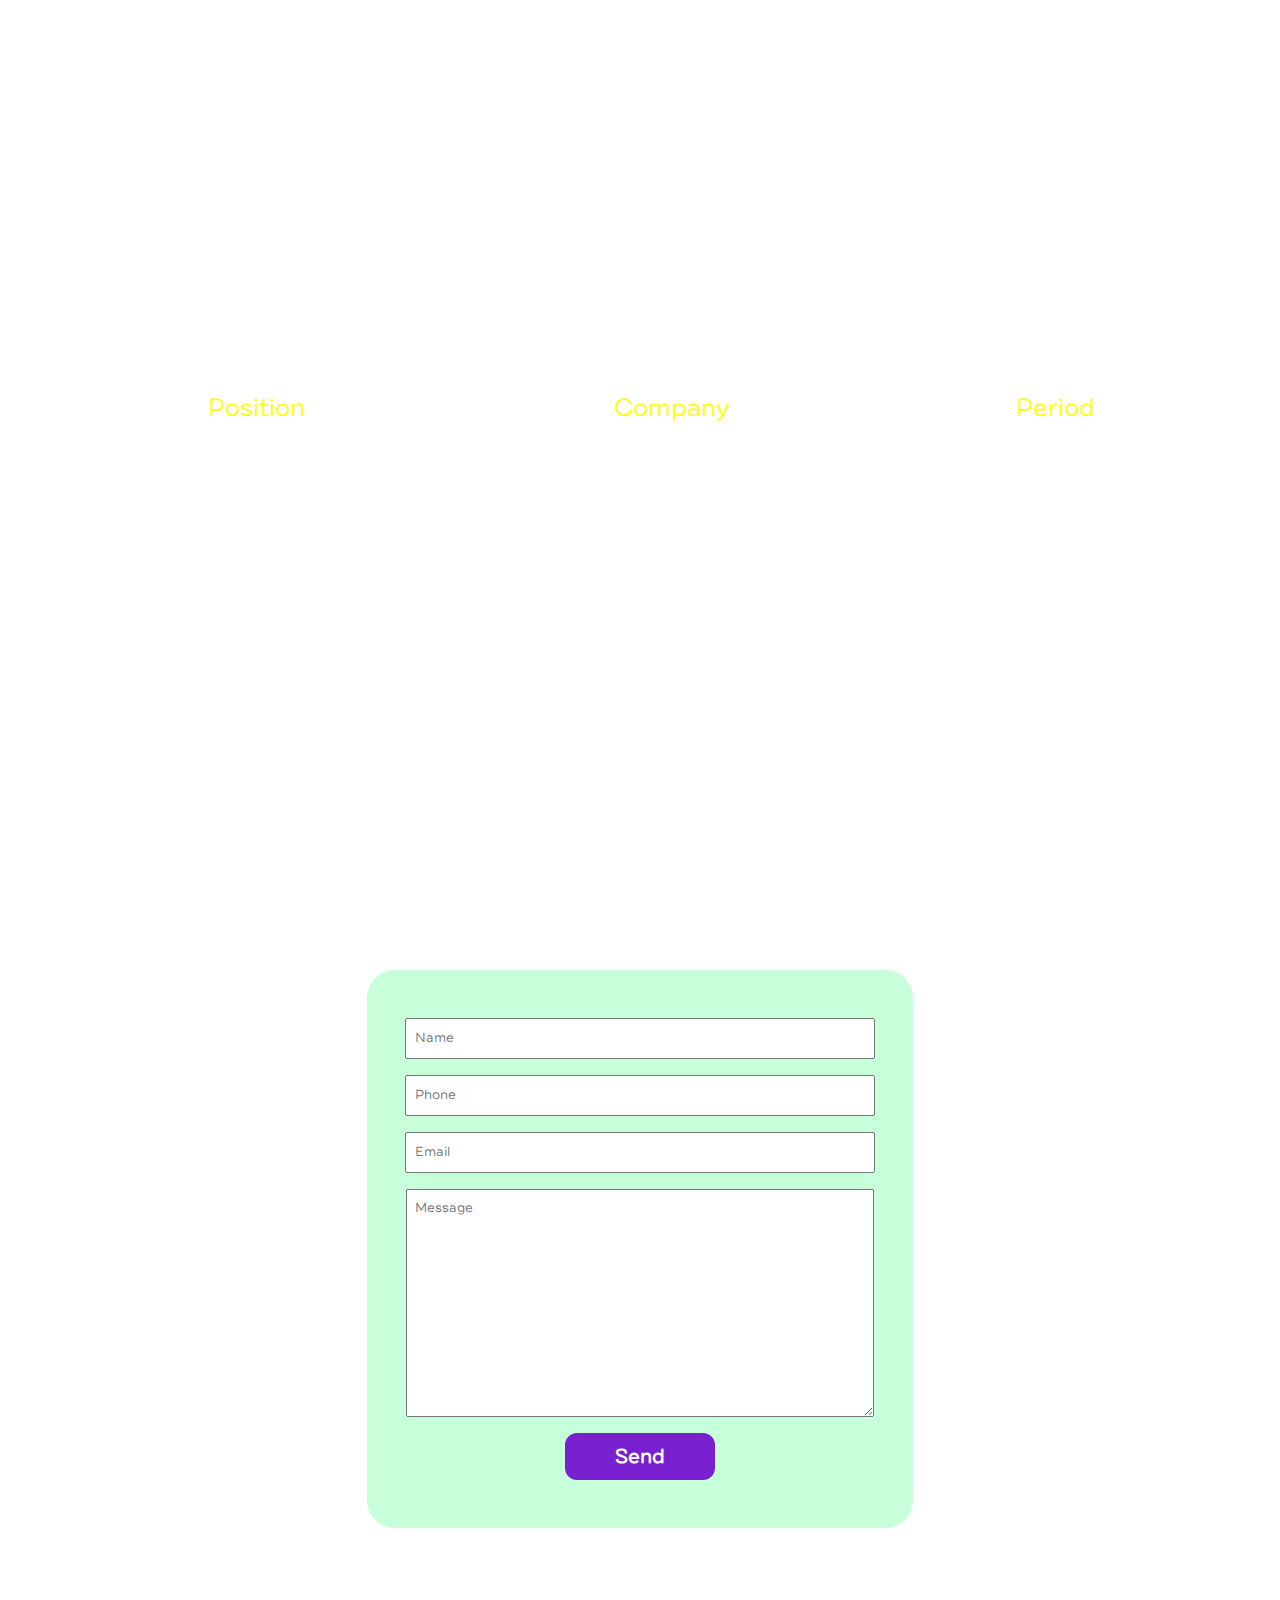
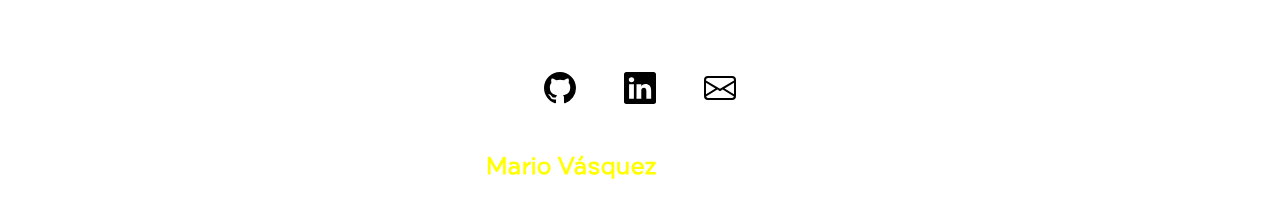
==== commit 3bbfd2c2: "Update index.css table cell padding added" ====
--- a/index.html
+++ b/index.html
@@ -8,6 +8,24 @@
     <link rel="shortcut icon" href="./img/favicon.ico" type="image/x-icon" />
     <link rel="stylesheet" href="./css/fonts.css" />
     <link rel="stylesheet" href="./css/index.css" />
+    <!-- Primary Meta Tags -->
+    <title>Mario Vásquez Portfolio</title>
+    <meta name="title" content="Mario Vásquez Portfolio">
+    <meta name="description" content="I'm a developer with a passion for learning new technologies.">
+
+    <!-- Open Graph / Facebook -->
+    <meta property="og:type" content="website">
+    <meta property="og:url" content="https://mariovasquez.github.io/Reto1-G17/">
+    <meta property="og:title" content="Mario Vásquez Portfolio">
+    <meta property="og:description" content="I'm a developer with a passion for learning new technologies.">
+    <meta property="og:image" content="https://raw.githubusercontent.com/mariovasquez/Reto1-G17/develop/img/image-website.png">
+
+    <!-- Twitter -->
+    <meta property="twitter:card" content="summary_large_image">
+    <meta property="twitter:url" content="https://mariovasquez.github.io/Reto1-G17/">
+    <meta property="twitter:title" content="Mario Vásquez Portfolio">
+    <meta property="twitter:description" content="I'm a developer with a passion for learning new technologies.">
+    <meta property="twitter:image" content="https://raw.githubusercontent.com/mariovasquez/Reto1-G17/develop/img/image-website.png">
 </head>
 <body class="body">
     <header class="header">
@@ -79,26 +97,26 @@
                 <table class="i-experience__info-table">
                   <thead class="i-experience__info-table-header">
                         <tr>
-                            <td>Position</td>
-                            <td>Company</td>
-                            <td>Period</td>
+                            <td class="i-experience__info-cell">Position</td>
+                            <td class="i-experience__info-cell">Company</td>
+                            <td class="i-experience__info-cell">Period</td>
                         </tr>
                   </thead>
                   <tbody class="i-experience__info-table-body">
                     <tr>
-                      <td>Junior Developer</td>
-                      <td>NTT DATA Peru S.A.C.</td>
-                      <td>nov. 2021 - present</td>
+                      <td class="i-experience__info-cell">Junior Developer</td>
+                      <td class="i-experience__info-cell">NTT DATA Peru S.A.C.</td>
+                      <td class="i-experience__info-cell">nov. 2021 - present</td>
                     </tr>
                     <tr>
-                      <td>Virtual Courses Assembler</td>
-                      <td>Universidad Privada del Norte S.A.C.</td>
-                      <td>dec. 2020 - mar. 2021</td>
+                      <td class="i-experience__info-cell">Virtual Courses Assembler</td>
+                      <td class="i-experience__info-cell">Universidad Privada del Norte S.A.C.</td>
+                      <td class="i-experience__info-cell">dec. 2020 - mar. 2021</td>
                     </tr>
                     <tr>
-                      <td>Content Reviewer</td>
-                      <td>Universidad Privada del Norte S.A.C.</td>
-                      <td>jan. 2020 - feb. 2020</td>
+                      <td class="i-experience__info-cell">Content Reviewer</td>
+                      <td class="i-experience__info-cell">Universidad Privada del Norte S.A.C.</td>
+                      <td class="i-experience__info-cell">jan. 2020 - feb. 2020</td>
                     </tr>
                   </tbody>
                 </table>
--- a/css/index.css
+++ b/css/index.css
@@ -3,7 +3,8 @@
 }
 .body{
     font-family: DraftB-Regular;
-    background-color: #161618;
+    animation: fadeBackground 3s infinite;
+    animation-fill-mode:both;
     color: #fff;
     margin: 0;
 }
@@ -29,7 +30,8 @@
     align-items: center;
     justify-content: space-between;
     padding: 0;
-    width: 400px;
+    max-width: 400px;
+    gap: 0.5rem;
 }
 
 .header-nav__link-logo-container{
@@ -43,7 +45,7 @@
 
 .header-nav__menu-list-container{
     display: flex;
-    gap: 1rem;
+    gap: 0.5rem;
     margin: 0;
     padding: 0;
     list-style: none;
@@ -98,6 +100,7 @@
     flex-direction: column;
     gap: 0.5rem;
     align-items: center;
+    animation: fadeIn 1s ease-out 1 forwards;
 }
 
 .i-hero__info-container{
@@ -224,6 +227,10 @@
     border: 3px solid white;
     color: #fff;
     text-align: center;
+}
+
+.i-experience__info-cell{
+    padding: 0.25rem;
 }
 
 .i-contact{
@@ -300,6 +307,8 @@
     flex-direction: row;
     list-style-type: none;
     gap: 3rem;
+    justify-content: space-between;
+    padding: 0;
 }
 
 .footer-nav__copyright{
@@ -311,9 +320,19 @@
     color: yellow;
 }
 
+@keyframes fadeBackground {
+    0%   { background: #1e1e3a; }
+    50%  { background: #161618; }
+    100%  { background: #1e1e3a; }
+}
+
 @media (min-width: 768px) {
     .header-nav__container {
+        max-width: 1024px;
         width: 1024px;
+    }
+    .header-nav__menu-list-container{
+        gap: 1rem;
     }
     .i-hero__container {
         flex-direction: row;
@@ -363,6 +382,9 @@
         font-size: 25px;
         max-width: 1180px;
     }
+    .i-experience__info-cell{
+        padding: 1rem;
+    }
     .i-contact__form{
         max-width: 500px;
         width: 450px;
